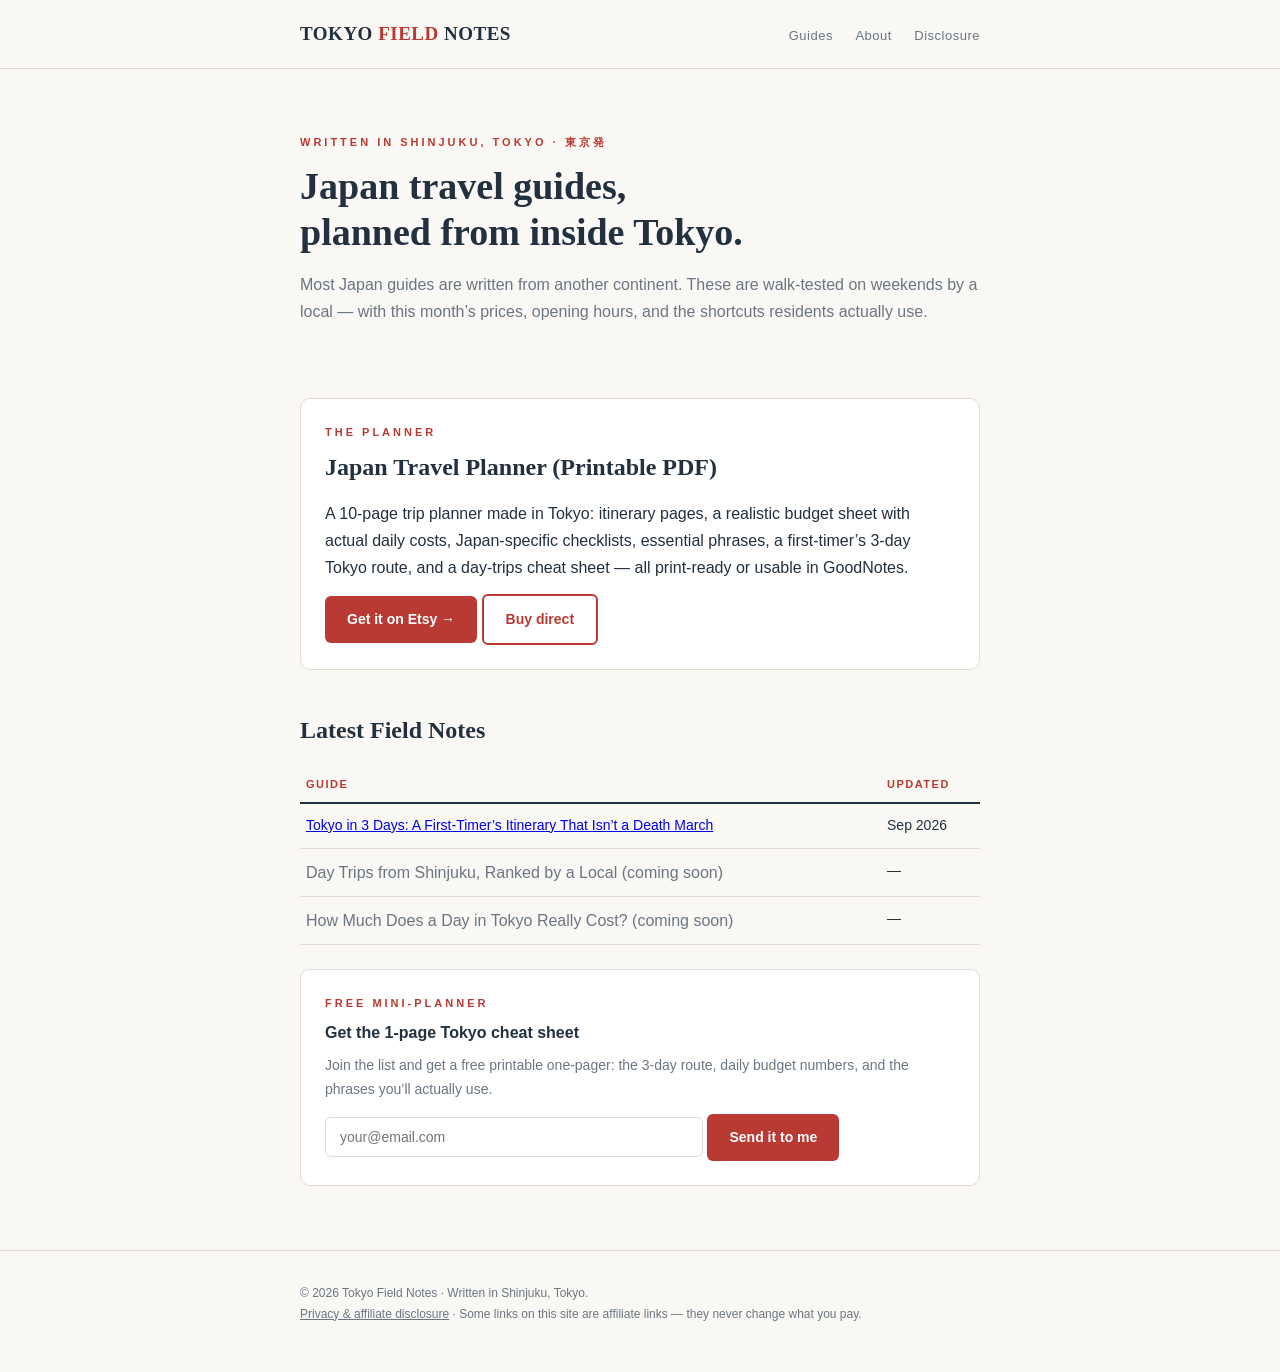
==== site/index.html @ 941f894d "Ship first execution assets: Japan Travel Planner v0.1, English site skeleton, Etsy draft - products" ====
<!DOCTYPE html>
<html lang="en">
<head>
<meta charset="UTF-8">
<meta name="viewport" content="width=device-width, initial-scale=1.0">
<title>Tokyo Field Notes — Japan travel, planned from Tokyo</title>
<meta name="description" content="Practical Japan travel guides and planners written in Shinjuku, Tokyo — walk-tested itineraries, real prices, and local tips updated as the city changes.">
<link rel="stylesheet" href="style.css">
</head>
<body>
<header class="site">
  <div class="wrap">
    <a class="logo" href="index.html">TOKYO <span>FIELD</span> NOTES</a>
    <nav>
      <a href="guides/tokyo-3-day-itinerary.html">Guides</a>
      <a href="about.html">About</a>
      <a href="legal.html">Disclosure</a>
    </nav>
  </div>
</header>

<main class="wrap">
  <section class="hero">
    <div class="kicker">Written in Shinjuku, Tokyo · 東京発</div>
    <h1>Japan travel guides,<br>planned from inside Tokyo.</h1>
    <p class="sub">Most Japan guides are written from another continent. These are walk-tested on weekends by a local — with this month’s prices, opening hours, and the shortcuts residents actually use.</p>
  </section>

  <section class="card">
    <div class="kicker">The Planner</div>
    <h2 style="margin-top:0">Japan Travel Planner (Printable PDF)</h2>
    <p>A 10-page trip planner made in Tokyo: itinerary pages, a realistic budget sheet with actual daily costs, Japan-specific checklists, essential phrases, a first-timer’s 3-day Tokyo route, and a day-trips cheat sheet — all print-ready or usable in GoodNotes.</p>
    <a class="btn" href="#">Get it on Etsy →</a>
    <a class="btn ghost" href="#">Buy direct</a>
  </section>

  <section>
    <h2>Latest Field Notes</h2>
    <table>
      <tr><th>Guide</th><th>Updated</th></tr>
      <tr><td><a href="guides/tokyo-3-day-itinerary.html">Tokyo in 3 Days: A First-Timer’s Itinerary That Isn’t a Death March</a></td><td>Sep 2026</td></tr>
      <tr><td><span class="sub">Day Trips from Shinjuku, Ranked by a Local (coming soon)</span></td><td>—</td></tr>
      <tr><td><span class="sub">How Much Does a Day in Tokyo Really Cost? (coming soon)</span></td><td>—</td></tr>
    </table>
  </section>

  <section class="card newsletter">
    <div class="kicker">Free Mini-Planner</div>
    <h3 style="margin-top:0">Get the 1-page Tokyo cheat sheet</h3>
    <p class="sub" style="font-size:14px">Join the list and get a free printable one-pager: the 3-day route, daily budget numbers, and the phrases you’ll actually use.</p>
    <form action="#" method="post">
      <input type="email" placeholder="your@email.com" required>
      <a class="btn" href="#">Send it to me</a>
    </form>
  </section>
</main>

<footer class="site">
  <div class="wrap">
    <p>© 2026 Tokyo Field Notes · Written in Shinjuku, Tokyo.</p>
    <p><a href="legal.html">Privacy &amp; affiliate disclosure</a> · Some links on this site are affiliate links — they never change what you pay.</p>
  </div>
</footer>
</body>
</html>
---- site/style.css ----
:root {
  --ink: #22303f; --paper: #faf8f4; --accent: #b93a32; --gold: #d9a441;
  --muted: #6b7683; --line: #e2ddd4;
}
* { box-sizing: border-box; margin: 0; padding: 0; }
body { font-family: 'Helvetica Neue', Arial, sans-serif; background: var(--paper); color: var(--ink); line-height: 1.7; }
.wrap { max-width: 720px; margin: 0 auto; padding: 0 20px; }
header.site { border-bottom: 1px solid var(--line); background: var(--paper); }
header.site .wrap { display: flex; justify-content: space-between; align-items: center; padding: 18px 20px; }
.logo { font-family: Georgia, serif; font-weight: 700; font-size: 19px; letter-spacing: .5px; color: var(--ink); text-decoration: none; }
.logo span { color: var(--accent); }
nav a { color: var(--muted); text-decoration: none; font-size: 13px; margin-left: 18px; letter-spacing: .5px; }
nav a:hover { color: var(--accent); }
.hero { padding: 64px 0 48px; }
.kicker { font-size: 11px; letter-spacing: 3px; text-transform: uppercase; color: var(--accent); font-weight: 700; margin-bottom: 12px; }
h1 { font-family: Georgia, serif; font-size: 38px; line-height: 1.2; margin-bottom: 16px; }
h2 { font-family: Georgia, serif; font-size: 24px; margin: 40px 0 12px; }
h3 { font-size: 16px; margin: 24px 0 8px; }
.sub { color: var(--muted); font-size: 16px; }
.updated { display: inline-block; font-size: 12px; color: var(--muted); border: 1px solid var(--line); border-radius: 20px; padding: 3px 12px; margin: 16px 0; }
.card { background: #fff; border: 1px solid var(--line); border-radius: 10px; padding: 24px; margin: 24px 0; }
.card .kicker { margin-bottom: 6px; }
.btn { display: inline-block; background: var(--accent); color: #fff; text-decoration: none; padding: 12px 22px; border-radius: 6px; font-weight: 700; font-size: 14px; margin-top: 12px; }
.btn.ghost { background: transparent; color: var(--accent); border: 2px solid var(--accent); }
.tip { background: #fdf3e7; border-left: 3px solid var(--accent); padding: 14px 18px; border-radius: 0 8px 8px 0; font-size: 14px; margin: 20px 0; }
.tip b { color: var(--accent); }
table { width: 100%; border-collapse: collapse; margin: 16px 0; font-size: 14px; }
th { text-align: left; font-size: 11px; letter-spacing: 1.5px; text-transform: uppercase; color: var(--accent); border-bottom: 2px solid var(--ink); padding: 8px 6px; }
td { border-bottom: 1px solid var(--line); padding: 10px 6px; vertical-align: top; }
footer.site { border-top: 1px solid var(--line); margin-top: 64px; padding: 32px 0 48px; font-size: 12px; color: var(--muted); }
footer.site a { color: var(--muted); }
.disclosure { font-size: 12px; color: var(--muted); border: 1px dashed var(--line); border-radius: 8px; padding: 10px 14px; margin: 16px 0; }
article p { margin: 14px 0; }
article ul, article ol { margin: 14px 0 14px 22px; }
.newsletter input[type=email] { padding: 11px 14px; border: 1px solid var(--line); border-radius: 6px; width: 60%; font-size: 14px; }
@media (max-width: 600px) { h1 { font-size: 29px; } .newsletter input[type=email] { width: 100%; margin-bottom: 8px; } }
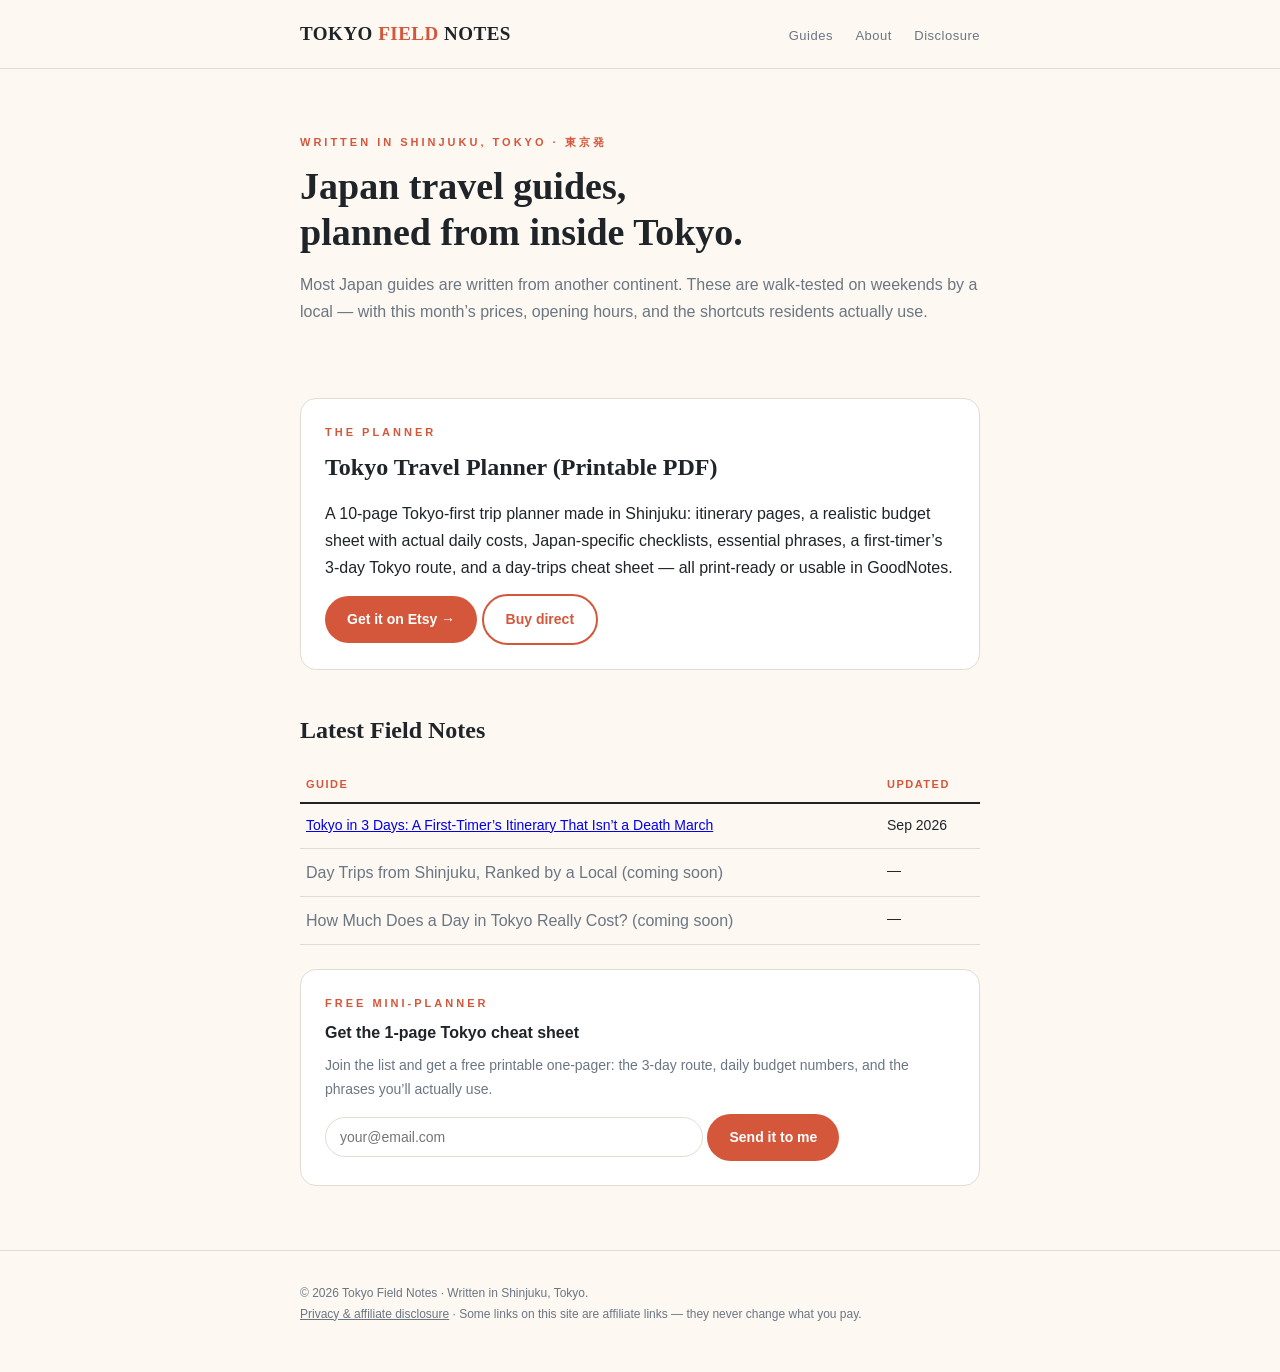
==== commit 7a7dfe4e: "Complete launch kit: Tokyo rebrand, friendly vermillion design, all starter assets - Rename product " ====
--- a/site/index.html
+++ b/site/index.html
@@ -28,8 +28,8 @@
 
   <section class="card">
     <div class="kicker">The Planner</div>
-    <h2 style="margin-top:0">Japan Travel Planner (Printable PDF)</h2>
-    <p>A 10-page trip planner made in Tokyo: itinerary pages, a realistic budget sheet with actual daily costs, Japan-specific checklists, essential phrases, a first-timer’s 3-day Tokyo route, and a day-trips cheat sheet — all print-ready or usable in GoodNotes.</p>
+    <h2 style="margin-top:0">Tokyo Travel Planner (Printable PDF)</h2>
+    <p>A 10-page Tokyo-first trip planner made in Shinjuku: itinerary pages, a realistic budget sheet with actual daily costs, Japan-specific checklists, essential phrases, a first-timer’s 3-day Tokyo route, and a day-trips cheat sheet — all print-ready or usable in GoodNotes.</p>
     <a class="btn" href="#">Get it on Etsy →</a>
     <a class="btn ghost" href="#">Buy direct</a>
   </section>
--- a/site/style.css
+++ b/site/style.css
@@ -1,5 +1,5 @@
 :root {
-  --ink: #22303f; --paper: #faf8f4; --accent: #b93a32; --gold: #d9a441;
+  --ink: #1f2429; --paper: #fdf8f2; --accent: #d5573b; --gold: #d5573b;
   --muted: #6b7683; --line: #e2ddd4;
 }
 * { box-sizing: border-box; margin: 0; padding: 0; }
@@ -18,11 +18,11 @@
 h3 { font-size: 16px; margin: 24px 0 8px; }
 .sub { color: var(--muted); font-size: 16px; }
 .updated { display: inline-block; font-size: 12px; color: var(--muted); border: 1px solid var(--line); border-radius: 20px; padding: 3px 12px; margin: 16px 0; }
-.card { background: #fff; border: 1px solid var(--line); border-radius: 10px; padding: 24px; margin: 24px 0; }
+.card { background: #fff; border: 1px solid var(--line); border-radius: 16px; padding: 24px; margin: 24px 0; }
 .card .kicker { margin-bottom: 6px; }
-.btn { display: inline-block; background: var(--accent); color: #fff; text-decoration: none; padding: 12px 22px; border-radius: 6px; font-weight: 700; font-size: 14px; margin-top: 12px; }
+.btn { display: inline-block; background: var(--accent); color: #fff; text-decoration: none; padding: 12px 22px; border-radius: 999px; font-weight: 700; font-size: 14px; margin-top: 12px; }
 .btn.ghost { background: transparent; color: var(--accent); border: 2px solid var(--accent); }
-.tip { background: #fdf3e7; border-left: 3px solid var(--accent); padding: 14px 18px; border-radius: 0 8px 8px 0; font-size: 14px; margin: 20px 0; }
+.tip { background: #fdf1f2; border-left: 3px solid var(--accent); padding: 14px 18px; border-radius: 0 8px 8px 0; font-size: 14px; margin: 20px 0; }
 .tip b { color: var(--accent); }
 table { width: 100%; border-collapse: collapse; margin: 16px 0; font-size: 14px; }
 th { text-align: left; font-size: 11px; letter-spacing: 1.5px; text-transform: uppercase; color: var(--accent); border-bottom: 2px solid var(--ink); padding: 8px 6px; }
@@ -32,5 +32,5 @@
 .disclosure { font-size: 12px; color: var(--muted); border: 1px dashed var(--line); border-radius: 8px; padding: 10px 14px; margin: 16px 0; }
 article p { margin: 14px 0; }
 article ul, article ol { margin: 14px 0 14px 22px; }
-.newsletter input[type=email] { padding: 11px 14px; border: 1px solid var(--line); border-radius: 6px; width: 60%; font-size: 14px; }
+.newsletter input[type=email] { padding: 11px 14px; border: 1px solid var(--line); border-radius: 999px; width: 60%; font-size: 14px; }
 @media (max-width: 600px) { h1 { font-size: 29px; } .newsletter input[type=email] { width: 100%; margin-bottom: 8px; } }
